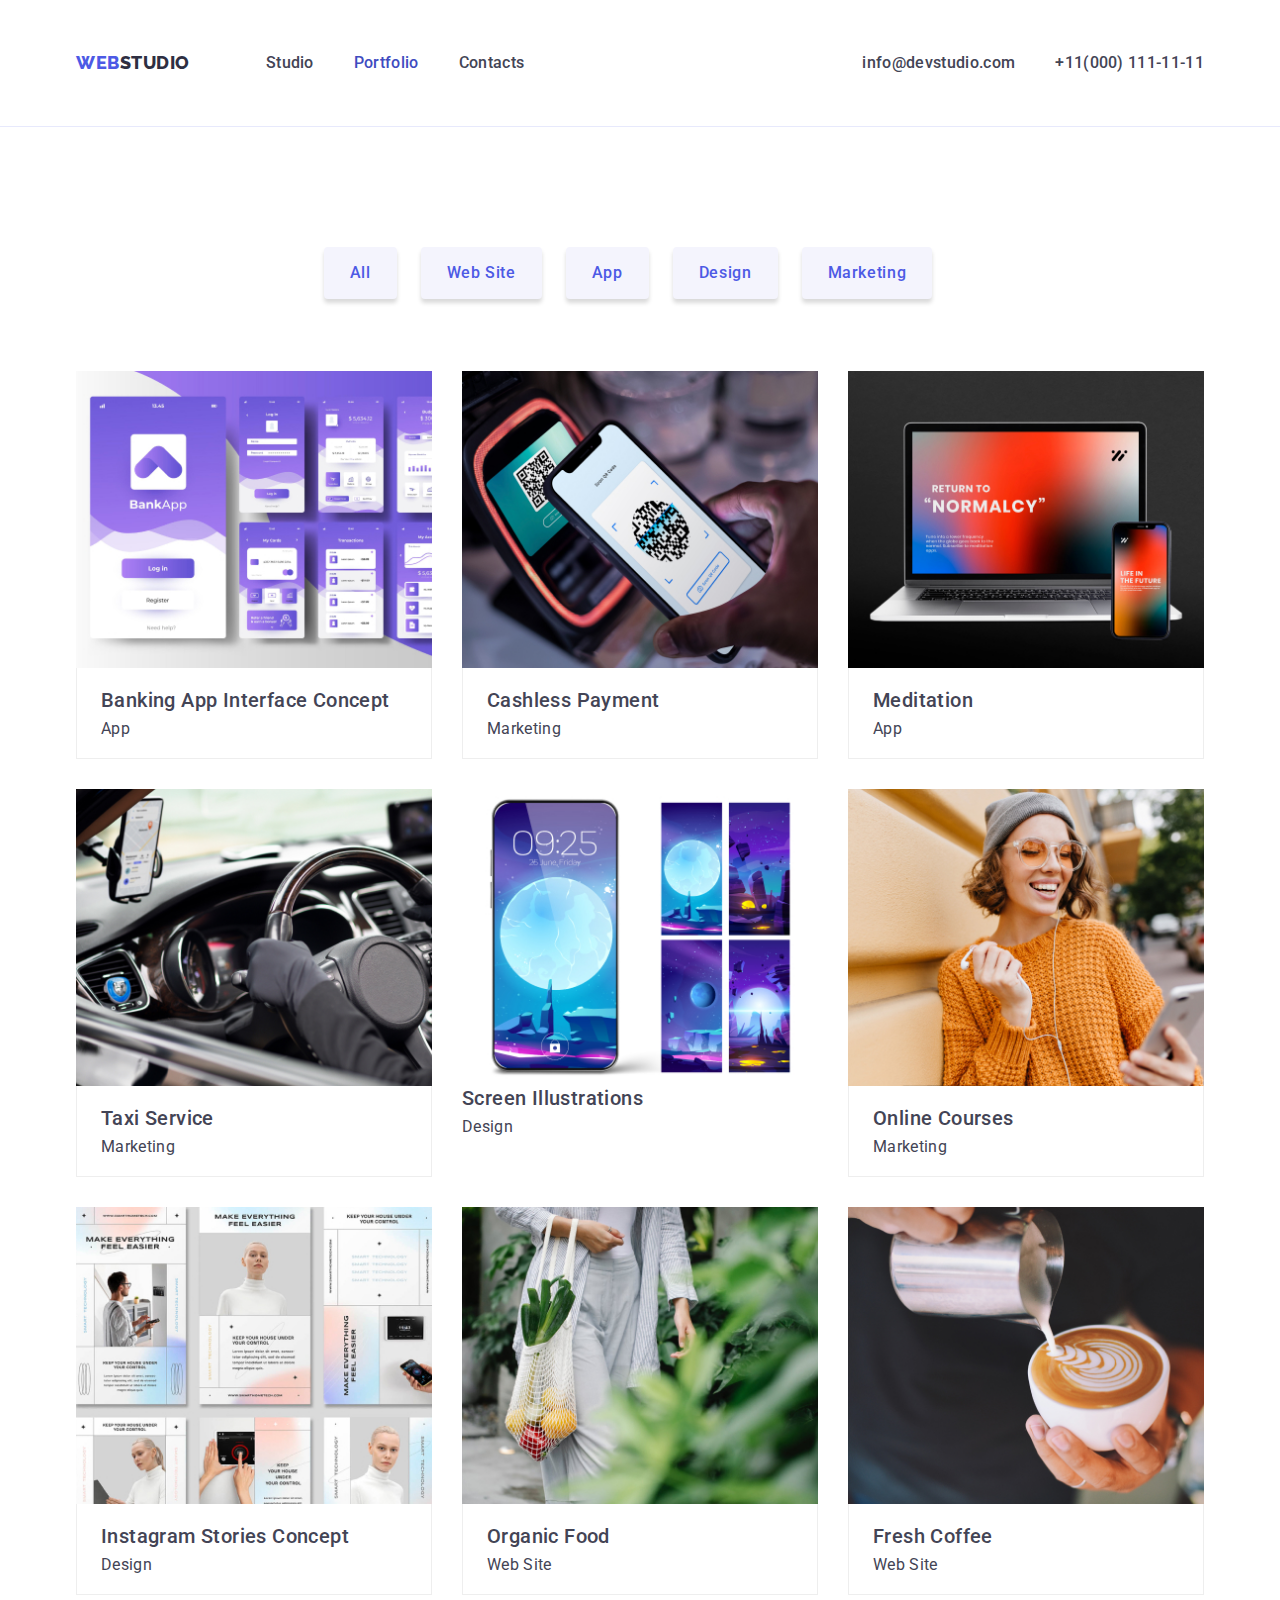
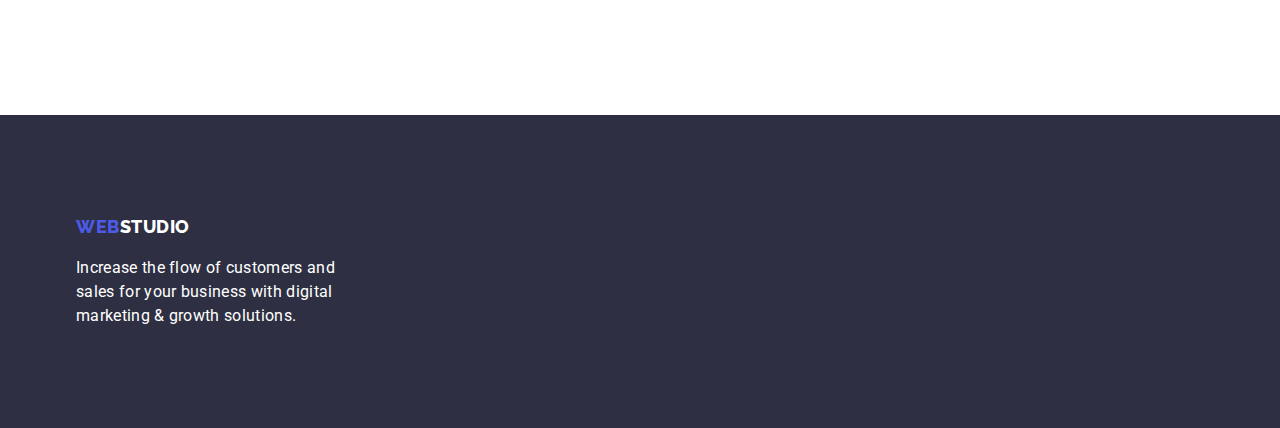
==== portfolio.html @ f118a2d9 "Initial commit" ====
<!DOCTYPE html>
<html lang="en">

<head>
    <meta charset="UTF-8">
    <meta name="viewport" content="width=device-width, initial-scale=1.0">
    <link rel="stylesheet" href="css/styles.css">
    <link rel="stylesheet" href="/modern-normalize-main/modern-normalize.css">
    <link
        href="https://fonts.googleapis.com/css2?family=Raleway:wght@700&family=Roboto:wght@400;500;700;900&display=swap"
        rel="stylesheet" />
    <title>Espera, Marilie L.</title>
</head>

<body>
    <header class="header-section">
        <div class="container menu">
            <nav class="nav-container">
                <!-- WEBSTUDIO logo-->
                <a class="logo link" href="./index.html">
                    <span class="web_logo">WEB</span>
                    <span class="studio_black_logo">STUDIO</span>
                </a>
    
                <!-- navigation menu -->
                <ul class="nav-menu list">
                    <li class="item">
                        <a class="page link" href="./index.html">Studio</a>
                    </li>
                    <li class="item">
                        <a class="page-current  page link" href="./portfolio.html">Portfolio</a>
                    </li>
                    <li class="item">
                        <a class="page link" href="#" class="page-link">Contacts</a>
                    </li>
                </ul>
            </nav>
    
            <!-- contacts menu-->
            <ul class="contacts-menu list">
                <li class="item">
                    <a class="contact link" href="mailto:info@devstudio.com">info@devstudio.com</a>
                </li>
                <li class="item">
                    <a class="contact link" href="tel:+110001111111">+11(000) 111-11-11</a>
                </li>
            </ul>
        </div>
    </header>

    <main>
        <section class="section">
            <div class="container">
                <h2 hidden>Projects</h2>
                <ul class="filter-buttons list">
                    <li class="filter-buttons-item">
                        <button type="button" class="button filter filter-current">All</button>
                    </li>
                    <li class="filter-buttons-item">
                        <button type="button" class="button filter">Web Site</button>
                    </li>
                    <li class="filter-buttons-item">
                        <button type="button" class="button filter">App</button>
                    </li>
                    <li class="filter-buttons-item">
                        <button type="button" class="button filter">Design</button>
                    </li>
                    <li class="filter-buttons-item">
                        <button type="button" class="button filter">Marketing</button>
                    </li>
                </ul>
                
                <ul class="project-cards list">
                    <li class="project-card">
                        <img src="images/bankingapp-interface.jpg" alt="App designs" width="360">
                        <div class="substrate">
                            <h3 class="title">Banking App Interface Concept</h3>
                            <p>App</p>
                        </div>
                    </li>
                    <li class="project-card">
                        <img src="images/cashlesspayment.jpg" alt="Phone tapping QR code on scanner" width="360">
                        <div class="substrate">
                            <h3 class="title">Cashless Payment</h3>
                            <p>Marketing</p>
                        </div>
                    </li>
                    <li class="project-card">
                        <img src="images/meditation.jpg" alt="A laptop and smartphone showing an app design" width="360">
                        <div class="substrate">
                            <h3 class="title">Meditation</h3>
                            <p>App</p>
                        </div>
                    </li>
                    <li class="project-card">
                        <img src="images/portfolio_section2_img1.jpg" alt="A driver holding a wheel inside the car"
                            width="360">
                        <div class="substrate">
                            <h3 class="title">Taxi Service</h3>
                            <p>Marketing</p>
                        </div>
                    </li>
                    <li class="project-card">
                        <img src="images/portfolio_section2_img2.jpg" alt="Smartphone UI designs" width="360">
                        <h3 class="title">Screen Illustrations</h3>
                        <p>Design</p>
                    </li>
                    <li class="project-card">
                        <img src="images/portfolio_section2_img3.jpg" alt="A woman happily checking on her phone"
                            width="360">
                        <div class="substrate">
                            <h3 class="title">Online Courses</h3>
                            <p>Marketing</p>
                        </div>
                    </li>
                    <li class="project-card">
                        <img src="images/portfolio_section3_img1.jpg" alt="Instagram layout" width="360">
                        <div class="substrate">
                            <h3 class="title">Instagram Stories Concept</h3>
                            <p>Design</p>
                        </div>
                    </li>
                    <li class="project-card">
                        <img src="images/portfolio_section3_img2.jpg" alt="A woman bringing bag of fresh fruits and vegetables" width="360">
                        <div class="substrate">
                            <h3 class="title">Organic Food</h3>
                            <p>Web Site</p>
                        </div>
                    </li>
                    <li class="project-card">
                        <img src="images/portfolio_section3_img3.jpg" alt="A barista making coffee" width="360">
                        <div class="substrate">
                            <h3 class="title">Fresh Coffee</h3>
                            <p>Web Site</p>
                        </div>
                    </li>
                </ul>
            </div>
        </section>
    </main>
<footer class="footer-section footer-background">
    <div class="container">
        <a class="logo link" href="index.html">
            <span class="web_logo">WEB</span>
            <span class="studio_white_logo">STUDIO</span>
        </a>
        <p>
            Increase the flow of customers and <br>sales for your business with digital<br> marketing & growth
            solutions.
        </p>
    </div>
</footer>

</body>

</html>
---- css/styles.css ----
:root {
   --primary-brand-color: #4D5AE5;
   --pressed-state: #404BBF;
   --body-text-color: #434455;
   --accent-color: #E7E9FC;
   --primary-white-color: #FFFFFF;
   --dark-color: #2E2F42;
   --light-mode-color: #F4F4FD;
   --herobackground-headings: #2E2F42;

}

* {
   box-sizing: border-box;
   margin: 0;
}

body {
   background-color: var(--primary-white-color);
   color: var(--body-text-color);
   font-size: 16px;
   font-family: "Roboto", sans-serif;
   letter-spacing: 0.02em;
}

h1,
h2,
h3,
h4,
h5, 
h6,
p {
  margin:0; 
}

img {
   display:block;
   max-width:100%;
   height:auto;
}

.link {
   text-decoration: none;
   color:inherit;
}

.list {
   list-style-type: none;
   padding:0;
   margin:0;
}

.nav-menu a:hover,
.nav-menu a:focus,
.contacts-menu a:hover,
.contacts-menu a:focus{
   color: var(--pressed-state);
}

/*header section -- all pages*/
.header-section {
   border-bottom: 1px solid var(--accent-color);

}


.menu,
.nav-container,
.nav-menu,
.contacts-menu {
   display:flex;
   align-items:center;
}

.menu {
   justify-content: space-between;
}

.container {
   width: 1158px;
   margin: 0 auto;
   padding-left:15px;
   padding-right:15px;
}

/* logo */
.logo {
   color: var(--accent-color);
   font-family: "Raleway", sans-serif;
   font-weight: 800;
   font-size: 18px;
   line-height: 1.3;
   letter-spacing: 0.03em;
   text-transform: uppercase;
   word-spacing: -0.2em;
   text-decoration: none;
   display: flex;
}

.web_logo {
   color: var(--primary-brand-color);
}

.studio_black_logo {
   color: var(--dark-color);
}

.studio_white_logo {
   color: var(--primary-white-color);
}

/* header section: navigation menu */

.nav-menu,
.page,
.contacts-menu,
.contact {
   display:flex;
   padding-top: 25.5px;
   padding-bottom:25.5px;
   color: var(--body-text-color);
   font-size: 16px;
   font-style: normal;
   font-weight: 500;
   line-height: 24px;
   letter-spacing: 0.32px;
}

.nav-menu,
.page,
.contacts-menu,
.contact {
   gap:40px;
}

contacts-menu {
   margin-left:auto;
   justify-items: right;
}

.nav-menu .item:first-child {
   margin-left: 76px;
}

.contacts-menu .item:first-child {
   margin-left: 332px;
}

.item > .page-current {
   color: var(--pressed-state);
}

/* hero section -- index.html*/
.hero {
   padding-top: 200px;
   padding-bottom:200px;
   text-align:center;
}

.hero-background {
   background-color: var(--herobackground-headings);
}
.hero-title {
   font-size: 56px;
   color: var(--primary-white-color);
   width: 496px;
   margin-right: auto;
   margin-left: auto;
   margin-bottom: 48px;
}


/* buttons */
button {
   font-family:inherit;
   border-radius: 4px;
   box-shadow: 0px 4px 4px 0px rgba(0, 0, 0, 0.15);
   border-color: transparent;
   cursor: pointer;
}

.button-primary {
   padding: 16px 32px;
   background-color:var(--primary-brand-color);
   font-size: 16px;
   font-style: normal;
   font-weight: 500;
   line-height: 24px;
   letter-spacing: 0.64px;
   color:var(--primary-white-color);
}

.button.button-primary:hover,
.button.button-primary:focus {
   background-color: var(--pressed-state);
}

.button.button-primary:active {
   background-color: var(--primary-brand-color);
}

.filter-buttons {
   display: flex;
   margin-bottom: 72px;
   justify-content: center;
}

.filter-buttons-item {
   margin-right: 24px;
}

.filter,
.filter-current {
   background-color: var(--light-mode-color);
   color: var(--primary-brand-color);
   border-color: transparent;
   padding: 12px 24px;
   font-weight: 500;
   line-height: 1.5;
   letter-spacing: 0.04em;
   cursor: pointer;
   display: flex;
}

/*
.filter-button-current {
    background-color: var(--pressed-state);
    color: var(--primary-white-color);
    border-color: transparent;
}
*/

.button.filter:hover,
.button.filter:focus {
   background-color: var(--pressed-state);
   color: var(--primary-white-color);
   border-color: transparent;
   box-shadow: 0px 2px 2px 0px rgba(0, 0, 0, 0.12), 0px 2px 1px 0px rgba(0, 0, 0, 0.08), 0px 3px 1px 0px rgba(0, 0, 0, 0.10);
}

.section {
   padding-top: 120px;
   padding-bottom: 120px;
}

section.no-top-padding {
   padding-top: 0;
}

.section-title {
   font-size: 36px;
   font-style: normal;
   font-weight: 700;
   line-height: 40px;
   letter-spacing: 0.72px;
   text-transform: capitalize;
   text-align: center;
   color: var(--dark-color);
   margin-bottom: 72px;
}

.title {
   font-size: 20px;
   font-style: normal;
   font-weight: 500;
   line-height: 24px;
   letter-spacing: 0.4px;
   margin-bottom:8px;
}

.features {
   display:flex;
   gap:24px;
}

/* what are we doing section --index.html */

.what-are-we-doing-list {
   display:flex;
   flex-wrap:wrap;
   gap:24px;
}

.what-are-we-doing-list.item {
   flex-basis:calc((100%-(2*24))/3);
}


/* team section --index.html */

.team-background {
   background-color: var(--light-mode-color);
}

.team-list {
   display:flex;
   flex-wrap:wrap;
   gap:24px;
}

.team-list.item{
   flex-basis: calc(100%/4 - 24px);
}

.team-list .item {
   background-color: var(--primary-white-color);
   box-shadow: 0px 1px 3px rgba(0, 0, 0, 0.12), 0px 1px 1px rgba(0, 0, 0, 0.14),
         0px 2px 1px rgba(0, 0, 0, 0.2);
   border-radius: 0px 0px 4px 4px;
}

.team-list .name {
   font-size: 20px;
   font-style: normal;
   font-weight: 500;
   line-height: 24px;
   letter-spacing: 0.4px;
   margin-top:32px;
   margin-bottom: 8px;
   color: var(--dark-color);
}

.team-list .post {
   font-size: 16px;
   font-style: normal;
   font-weight: 400;
   line-height: 24px;
   letter-spacing: 0.32px;
   margin-bottom: 32px;
}

.team-list .name,
.team-list .post {
   text-align:center;
}

/* project cards -portfolio.html */

.project-cards {
   display:flex;
   flex-wrap:wrap;
   margin-left: -30px;
   margin-top: -30px;
}

.project-card {
   flex-basis: calc(100%/3 - 30px);
   margin-left: 30px;
   margin-top: 30px;
}

.substrate {
   background-color:var(--primary-white-color);
   padding: 20px 24px;
   border: 1px solid #EEEEEE;
   border-top:0;
}

/*footer section -- all pages*/

.footer-section {
   padding-top: 100px;
   padding-bottom: 100px;
}

.footer-background {
   background-color: var(--herobackground-headings);
}

.footer-section .logo {
   margin-bottom: 17.5px;
}

.footer-section p {
   color: var(--primary-white-color);
   font-size: 16px;
   font-style: normal;
   font-weight: 400;
   line-height: 24px;
   letter-spacing: 0.32px;
}
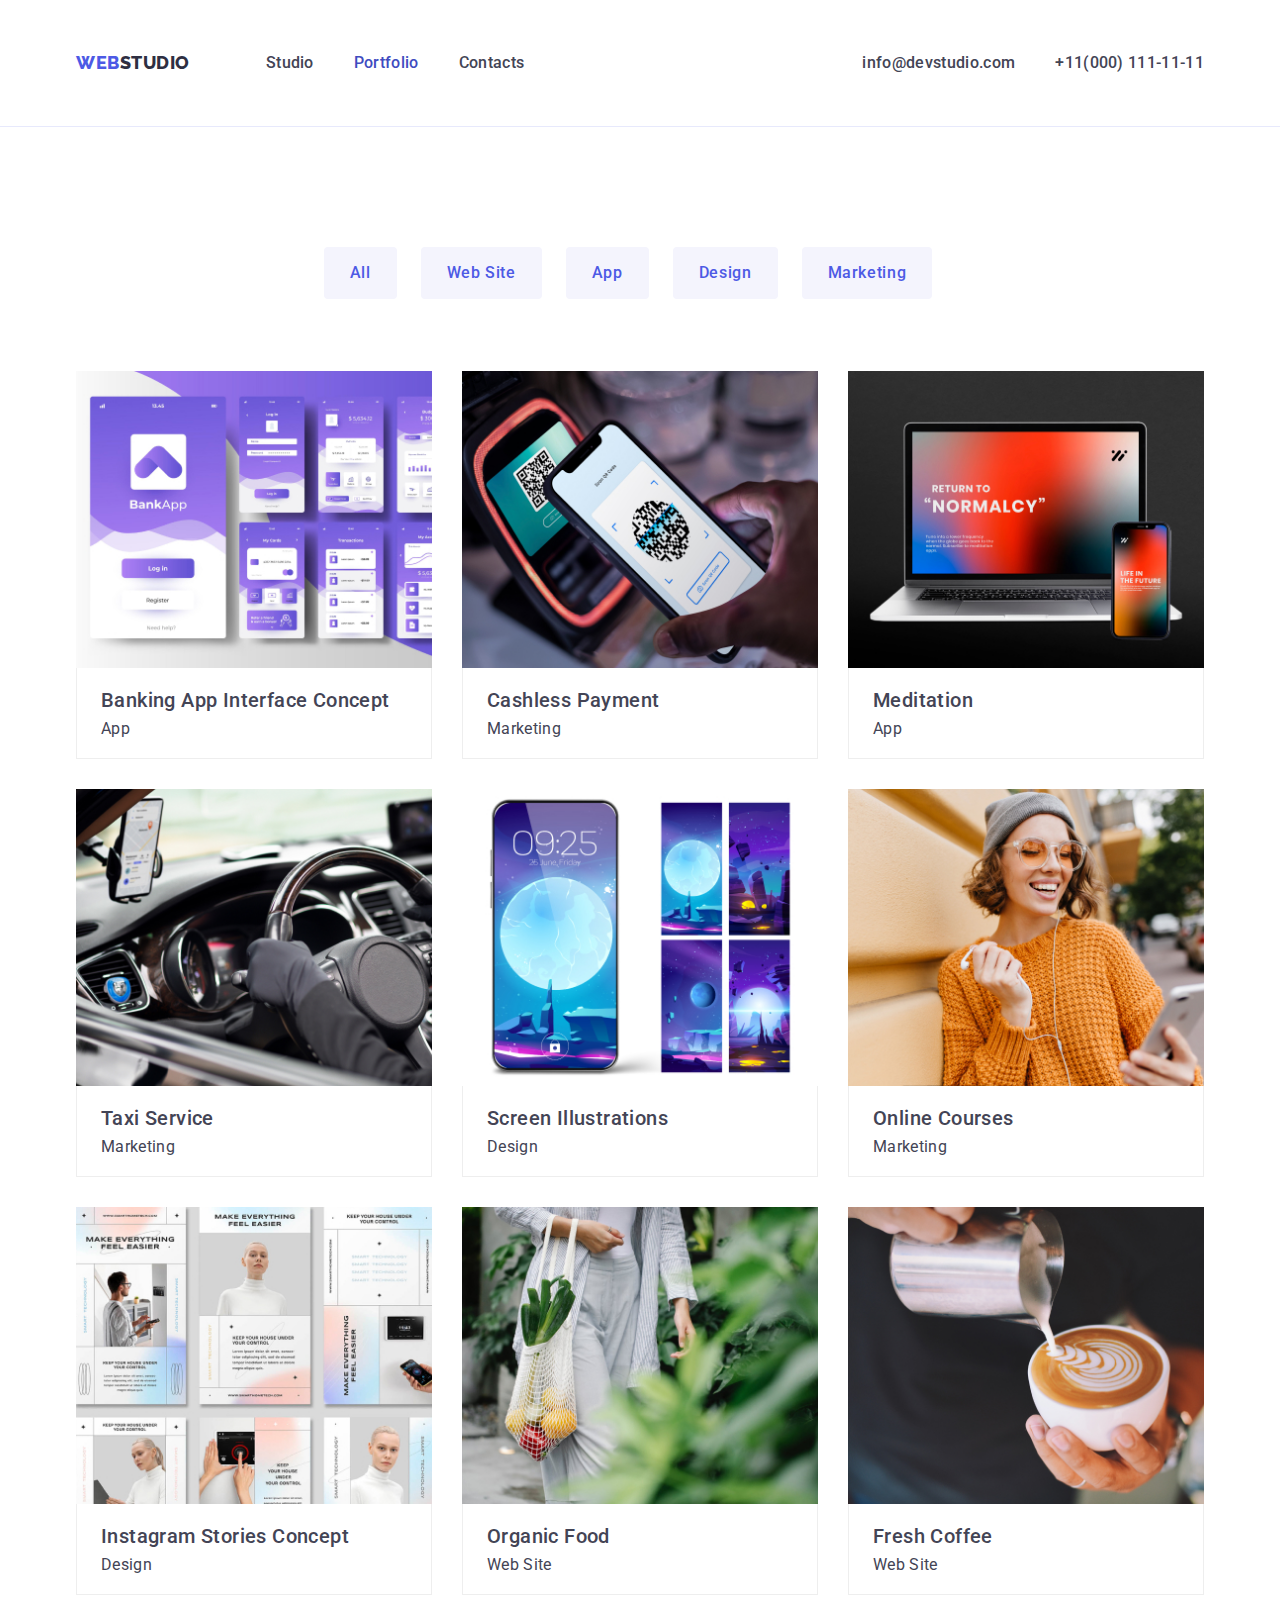
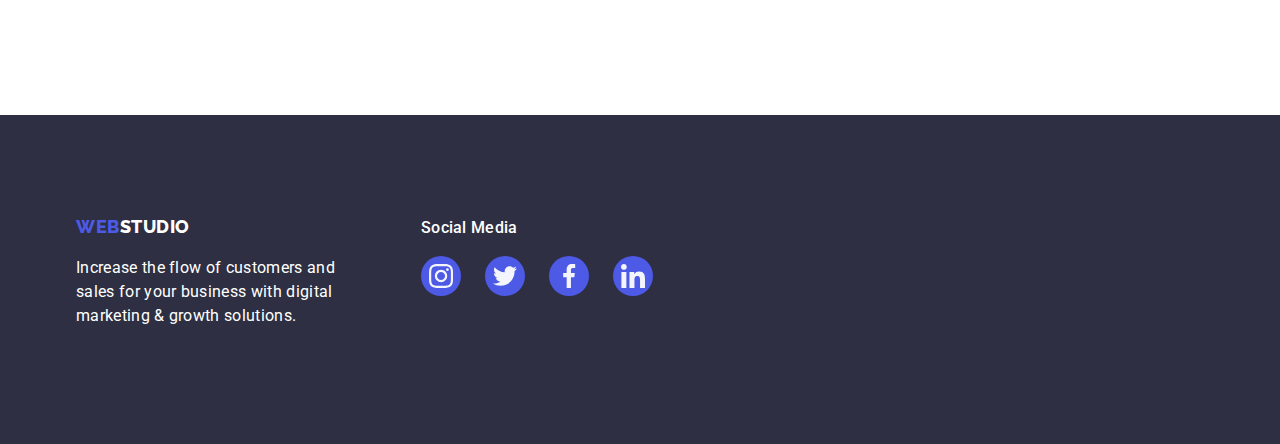
==== commit 4a4ea11c: "Update" ====
--- a/portfolio.html
+++ b/portfolio.html
@@ -21,7 +21,7 @@
                     <span class="web_logo">WEB</span>
                     <span class="studio_black_logo">STUDIO</span>
                 </a>
-    
+
                 <!-- navigation menu -->
                 <ul class="nav-menu list">
                     <li class="item">
@@ -35,7 +35,7 @@
                     </li>
                 </ul>
             </nav>
-    
+
             <!-- contacts menu-->
             <ul class="contacts-menu list">
                 <li class="item">
@@ -69,88 +69,148 @@
                         <button type="button" class="button filter">Marketing</button>
                     </li>
                 </ul>
-                
+
                 <ul class="project-cards list">
                     <li class="project-card">
-                        <img src="images/bankingapp-interface.jpg" alt="App designs" width="360">
-                        <div class="substrate">
-                            <h3 class="title">Banking App Interface Concept</h3>
-                            <p>App</p>
-                        </div>
-                    </li>
-                    <li class="project-card">
-                        <img src="images/cashlesspayment.jpg" alt="Phone tapping QR code on scanner" width="360">
-                        <div class="substrate">
-                            <h3 class="title">Cashless Payment</h3>
-                            <p>Marketing</p>
-                        </div>
-                    </li>
-                    <li class="project-card">
-                        <img src="images/meditation.jpg" alt="A laptop and smartphone showing an app design" width="360">
-                        <div class="substrate">
-                            <h3 class="title">Meditation</h3>
-                            <p>App</p>
-                        </div>
-                    </li>
-                    <li class="project-card">
-                        <img src="images/portfolio_section2_img1.jpg" alt="A driver holding a wheel inside the car"
-                            width="360">
-                        <div class="substrate">
-                            <h3 class="title">Taxi Service</h3>
-                            <p>Marketing</p>
-                        </div>
-                    </li>
-                    <li class="project-card">
-                        <img src="images/portfolio_section2_img2.jpg" alt="Smartphone UI designs" width="360">
-                        <h3 class="title">Screen Illustrations</h3>
-                        <p>Design</p>
-                    </li>
-                    <li class="project-card">
-                        <img src="images/portfolio_section2_img3.jpg" alt="A woman happily checking on her phone"
-                            width="360">
-                        <div class="substrate">
-                            <h3 class="title">Online Courses</h3>
-                            <p>Marketing</p>
-                        </div>
-                    </li>
-                    <li class="project-card">
-                        <img src="images/portfolio_section3_img1.jpg" alt="Instagram layout" width="360">
-                        <div class="substrate">
-                            <h3 class="title">Instagram Stories Concept</h3>
-                            <p>Design</p>
-                        </div>
-                    </li>
-                    <li class="project-card">
-                        <img src="images/portfolio_section3_img2.jpg" alt="A woman bringing bag of fresh fruits and vegetables" width="360">
-                        <div class="substrate">
-                            <h3 class="title">Organic Food</h3>
-                            <p>Web Site</p>
-                        </div>
-                    </li>
-                    <li class="project-card">
-                        <img src="images/portfolio_section3_img3.jpg" alt="A barista making coffee" width="360">
-                        <div class="substrate">
-                            <h3 class="title">Fresh Coffee</h3>
-                            <p>Web Site</p>
-                        </div>
+                        <a href="" class="link">
+                            <img src="images/bankingapp-interface.jpg" alt="App designs" width="360">
+                            <div class="substrate">
+                                <h3 class="title">Banking App Interface Concept</h3>
+                                <p>App</p>
+                            </div>
+                        </a>
+                    </li>
+                    <li class="project-card">
+                        <a href="" class="link">
+                            <img src="images/cashlesspayment.jpg" alt="Phone tapping QR code on scanner" width="360">
+                            <div class="substrate">
+                                <h3 class="title">Cashless Payment</h3>
+                                <p>Marketing</p>
+                            </div>
+                        </a>
+                    </li>
+                    <li class="project-card">
+                        <a href="" class="link">
+                            <img src="images/meditation.jpg" alt="A laptop and smartphone showing an app design"
+                                width="360">
+                            <div class="substrate">
+                                <h3 class="title">Meditation</h3>
+                                <p>App</p>
+                            </div>
+                        </a>
+                    </li>
+                    <li class="project-card">
+                        <a href="" class="link">
+                            <img src="images/portfolio_section2_img1.jpg" alt="A driver holding a wheel inside the car"
+                                width="360">
+                            <div class="substrate">
+                                <h3 class="title">Taxi Service</h3>
+                                <p>Marketing</p>
+                            </div>
+                        </a>
+                    </li>
+                    <li class="project-card">
+                        <a href="" class="link">
+                            <img src="images/portfolio_section2_img2.jpg" alt="Smartphone UI designs" width="360">
+                            <div class="substrate">
+                                <h3 class="title">Screen Illustrations</h3>
+                                <p>Design</p>
+                            </div>
+                        </a>
+                    </li>
+                    <li class="project-card">
+                        <a href="" class="link">
+                            <img src="images/portfolio_section2_img3.jpg" alt="A woman happily checking on her phone"
+                                width="360">
+                            <div class="substrate">
+                                <h3 class="title">Online Courses</h3>
+                                <p>Marketing</p>
+                            </div>
+                        </a>
+                    </li>
+                    <li class="project-card">
+                        <a href="" class="link">
+                            <img src="images/portfolio_section3_img1.jpg" alt="Instagram layout" width="360">
+                            <div class="substrate">
+                                <h3 class="title">Instagram Stories Concept</h3>
+                                <p>Design</p>
+                            </div>
+                        </a>
+                    </li>
+                    <li class="project-card">
+                        <a href="" class="link">
+                            <img src="images/portfolio_section3_img2.jpg"
+                                alt="A woman bringing bag of fresh fruits and vegetables" width="360">
+                            <div class="substrate">
+                                <h3 class="title">Organic Food</h3>
+                                <p>Web Site</p>
+                            </div>
+                        </a>
+                    </li>
+                    <li class="project-card">
+                        <a href="" class="link">
+                            <img src="images/portfolio_section3_img3.jpg" alt="A barista making coffee" width="360">
+                            <div class="substrate">
+                                <h3 class="title">Fresh Coffee</h3>
+                                <p>Web Site</p>
+                            </div>
+                        </a>
                     </li>
                 </ul>
             </div>
         </section>
     </main>
-<footer class="footer-section footer-background">
-    <div class="container">
-        <a class="logo link" href="index.html">
-            <span class="web_logo">WEB</span>
-            <span class="studio_white_logo">STUDIO</span>
-        </a>
-        <p>
-            Increase the flow of customers and <br>sales for your business with digital<br> marketing & growth
-            solutions.
-        </p>
-    </div>
-</footer>
-
+    <footer class="footer-section footer-background">
+        <div class="container">
+            <div class="footer-container">
+                <div class="footer-left">
+                    <a class="logo link" href="index.html">
+                        <span class="web_logo">WEB</span>
+                        <span class="studio_white_logo">STUDIO</span>
+                    </a>
+                    <p>
+                        Increase the flow of customers and <br>sales for your business with digital<br> marketing &
+                        growth
+                        solutions.
+                    </p>
+                </div>
+
+                <div class="footer-right">
+                    <p>Social Media</p>
+                    <ul class="footer-icons list">
+                        <li>
+                            <a href="#" class="footer-icon link">
+                                <svg width="24px" height="24px">
+                                    <use href="/images/icons.svg#instagram"></use>
+                                </svg>
+                            </a>
+                        </li>
+                        <li class="socmed-item">
+                            <a href="#" class="footer-icon link">
+                                <svg width="24px" height="24px">
+                                    <use href="/images/icons.svg#twitter"></use>
+                                </svg>
+                            </a>
+                        </li>
+                        <li class="socmed-item">
+                            <a href="#" class="footer-icon link">
+                                <svg width="24px" height="24px">
+                                    <use href="/images/icons.svg#facebook" fill="#fff"></use>
+                                </svg>
+                            </a>
+                        </li>
+                        <li class="socmed-item">
+                            <a href="#" class="footer-icon link">
+                                <svg width="24px" height="24px">
+                                    <use href="/images/icons.svg#linkedin" fill="#fff"></use>
+                                </svg>
+                            </a>
+                        </li>
+                    </ul>
+                </div>
+            </div>
+        </div>
+    </footer>
 </body>
 
 </html>--- a/css/styles.css
+++ b/css/styles.css
@@ -7,6 +7,8 @@
    --dark-color: #2E2F42;
    --light-mode-color: #F4F4FD;
    --herobackground-headings: #2E2F42;
+   --icon-initial-state: #8E8F99;
+   --footer-icon-pressed-state: #31D0AA;
 
 }
 
@@ -27,33 +29,33 @@
 h2,
 h3,
 h4,
-h5, 
+h5,
 h6,
 p {
-  margin:0; 
+   margin: 0;
 }
 
 img {
-   display:block;
-   max-width:100%;
-   height:auto;
+   display: block;
+   max-width: 100%;
+   height: auto;
 }
 
 .link {
    text-decoration: none;
-   color:inherit;
+   color: inherit;
 }
 
 .list {
    list-style-type: none;
-   padding:0;
-   margin:0;
+   padding: 0;
+   margin: 0;
 }
 
 .nav-menu a:hover,
 .nav-menu a:focus,
 .contacts-menu a:hover,
-.contacts-menu a:focus{
+.contacts-menu a:focus {
    color: var(--pressed-state);
 }
 
@@ -68,8 +70,8 @@
 .nav-container,
 .nav-menu,
 .contacts-menu {
-   display:flex;
-   align-items:center;
+   display: flex;
+   align-items: center;
 }
 
 .menu {
@@ -79,8 +81,8 @@
 .container {
    width: 1158px;
    margin: 0 auto;
-   padding-left:15px;
-   padding-right:15px;
+   padding-left: 15px;
+   padding-right: 15px;
 }
 
 /* logo */
@@ -115,9 +117,9 @@
 .page,
 .contacts-menu,
 .contact {
-   display:flex;
+   display: flex;
    padding-top: 25.5px;
-   padding-bottom:25.5px;
+   padding-bottom: 25.5px;
    color: var(--body-text-color);
    font-size: 16px;
    font-style: normal;
@@ -130,11 +132,11 @@
 .page,
 .contacts-menu,
 .contact {
-   gap:40px;
+   gap: 40px;
 }
 
 contacts-menu {
-   margin-left:auto;
+   margin-left: auto;
    justify-items: right;
 }
 
@@ -146,20 +148,26 @@
    margin-left: 332px;
 }
 
-.item > .page-current {
+.item>.page-current {
    color: var(--pressed-state);
 }
 
 /* hero section -- index.html*/
 .hero {
    padding-top: 200px;
-   padding-bottom:200px;
-   text-align:center;
+   padding-bottom: 200px;
+   text-align: center;
 }
 
 .hero-background {
-   background-color: var(--herobackground-headings);
-}
+   flex-grow: 1;
+   background-image: linear-gradient(to bottom, rgba(46, 47, 66, 0.70), rgba(46, 47, 66, 0.70)), url("/images/people-office.jpg");
+   background-repeat: no-repeat;
+   background-position: center;
+   background-size: cover;
+   /*background-color: var(--herobackground-headings); */
+}
+
 .hero-title {
    font-size: 56px;
    color: var(--primary-white-color);
@@ -172,22 +180,22 @@
 
 /* buttons */
 button {
-   font-family:inherit;
+   font-family: inherit;
    border-radius: 4px;
-   box-shadow: 0px 4px 4px 0px rgba(0, 0, 0, 0.15);
+   /*box-shadow: 0px 4px 4px 0px rgba(0, 0, 0, 0.15); */
    border-color: transparent;
    cursor: pointer;
 }
 
 .button-primary {
    padding: 16px 32px;
-   background-color:var(--primary-brand-color);
+   background-color: var(--primary-brand-color);
    font-size: 16px;
    font-style: normal;
    font-weight: 500;
    line-height: 24px;
    letter-spacing: 0.64px;
-   color:var(--primary-white-color);
+   color: var(--primary-white-color);
 }
 
 .button.button-primary:hover,
@@ -265,24 +273,24 @@
    font-weight: 500;
    line-height: 24px;
    letter-spacing: 0.4px;
-   margin-bottom:8px;
+   margin-bottom: 8px;
 }
 
 .features {
-   display:flex;
-   gap:24px;
+   display: flex;
+   gap: 24px;
 }
 
 /* what are we doing section --index.html */
 
 .what-are-we-doing-list {
-   display:flex;
-   flex-wrap:wrap;
-   gap:24px;
+   display: flex;
+   flex-wrap: wrap;
+   gap: 24px;
 }
 
 .what-are-we-doing-list.item {
-   flex-basis:calc((100%-(2*24))/3);
+   flex-basis: calc((100%-(2*24))/3);
 }
 
 
@@ -293,19 +301,19 @@
 }
 
 .team-list {
-   display:flex;
-   flex-wrap:wrap;
-   gap:24px;
-}
-
-.team-list.item{
+   display: flex;
+   flex-wrap: wrap;
+   gap: 24px;
+}
+
+.team-list.item {
    flex-basis: calc(100%/4 - 24px);
 }
 
 .team-list .item {
    background-color: var(--primary-white-color);
    box-shadow: 0px 1px 3px rgba(0, 0, 0, 0.12), 0px 1px 1px rgba(0, 0, 0, 0.14),
-         0px 2px 1px rgba(0, 0, 0, 0.2);
+      0px 2px 1px rgba(0, 0, 0, 0.2);
    border-radius: 0px 0px 4px 4px;
 }
 
@@ -315,7 +323,7 @@
    font-weight: 500;
    line-height: 24px;
    letter-spacing: 0.4px;
-   margin-top:32px;
+   margin-top: 32px;
    margin-bottom: 8px;
    color: var(--dark-color);
 }
@@ -326,19 +334,66 @@
    font-weight: 400;
    line-height: 24px;
    letter-spacing: 0.32px;
-   margin-bottom: 32px;
+   margin-bottom: 8px;
 }
 
 .team-list .name,
 .team-list .post {
-   text-align:center;
+   text-align: center;
+}
+
+.socmed-list {
+   display: flex;
+   flex-wrap: wrap;
+   gap: 24px;
+   justify-content: center;
+   align-items: center;
+   margin-bottom: 32px;
+}
+
+/* Default styles for the icon */
+.socmed-item {
+   position: relative;
+   display: inline-block;
+   /*margin-right: 10px;
+    Add spacing between items */
+}
+
+.social-link {
+   display: inline-flex;
+   align-items: center;
+   justify-content: center;
+   width: 40px;
+   height: 40px;
+   text-align: center;
+   line-height: 40px;
+   border-radius: 50%;
+   background-color: var(--primary-brand-color);
+   transition: background-color 0.3s ease, color 0.3s ease;
+   text-decoration: none;
+   outline: none;
+}
+
+
+
+/* Hover and focus styles */
+.social-link:hover,
+.social-link:focus {
+   background-color: var(--pressed-state);
+   outline: none;
+}
+
+.social-link:hover svg use,
+.social-link:focus svg use {
+   fill: var(--accent-color);
+   cursor: pointer;
 }
 
 /* project cards -portfolio.html */
 
 .project-cards {
-   display:flex;
-   flex-wrap:wrap;
+   display: flex;
+   flex-wrap: wrap;
    margin-left: -30px;
    margin-top: -30px;
 }
@@ -349,11 +404,15 @@
    margin-top: 30px;
 }
 
+.project-card:hover {
+   box-shadow: 0px 2px 1px 0px rgba(46, 47, 66, 0.08), 0px 1px 1px 0px rgba(46, 47, 66, 0.16), 0px 1px 6px 0px rgba(46, 47, 66, 0.08);
+}
+
 .substrate {
-   background-color:var(--primary-white-color);
+   background-color: var(--primary-white-color);
    padding: 20px 24px;
    border: 1px solid #EEEEEE;
-   border-top:0;
+   border-top: 0;
 }
 
 /*footer section -- all pages*/
@@ -378,4 +437,97 @@
    font-weight: 400;
    line-height: 24px;
    letter-spacing: 0.32px;
+   margin-bottom: 16px;
+}
+
+.footer-container {
+   display: flex;
+   flex-wrap: wrap;
+   margin-top: -12px;
+   margin-left: -86px;
+   align-items: baseline;
+}
+
+.footer-left,
+.footer-right {
+   margin-top: 12px;
+   margin-left: 86px;
+}
+
+.footer-right p {
+   font-size: 16px;
+   font-style: normal;
+   font-weight: 500;
+   line-height: 24px;
+   letter-spacing: 0.32px;
+}
+
+/* footer social media icons */
+.footer-icons {
+   list-style: none;
+   padding: 0;
+   display: flex;
+   justify-content: center;
+   align-items: center;
+   gap: 24px;
+}
+
+.footer-icon {
+   display: flex;
+   justify-content: center;
+   align-items: center;
+   width: 40px;
+   height: 40px;
+   background-color: var(--primary-brand-color);
+   color: var(--icon-color);
+   border-radius: 50%;
+}
+
+/* Hover and focus styles */
+.footer-icon:hover,
+.footer-icon:focus {
+   background-color: var(--footer-icon-pressed-state);
+   outline: none;
+}
+
+.footer-icon:hover svg use,
+.footer-icon:focus svg use {
+   fill: var(--accent-color);
+   cursor: pointer;
+}
+
+/*Customers Section */
+.partners {
+   display: flex;
+   flex-wrap: wrap;
+   /*
+   margin-left: -30px;
+   margin-top: -30px;
+   */
+}
+
+.partners .item {
+   flex-basis: calc(100% / 6 - 30px);
+   margin: 0 auto;
+}
+
+.partners .link {
+   display: inline-flex;
+   justify-content: center;
+   align-items: center;
+   width: 170px;
+   height: 92px;
+   border: 1px solid var(--icon-initial-state);
+   border-radius: 4px;
+   fill: var(--icon-initial-state);
+   outline: none;
+}
+
+.icon use:hover,
+.partners .link:hover,
+.icon use:focus,
+.partners .link:focus {
+   fill: var(--pressed-state);
+   border: 2px solid var(--pressed-state);
+
 }